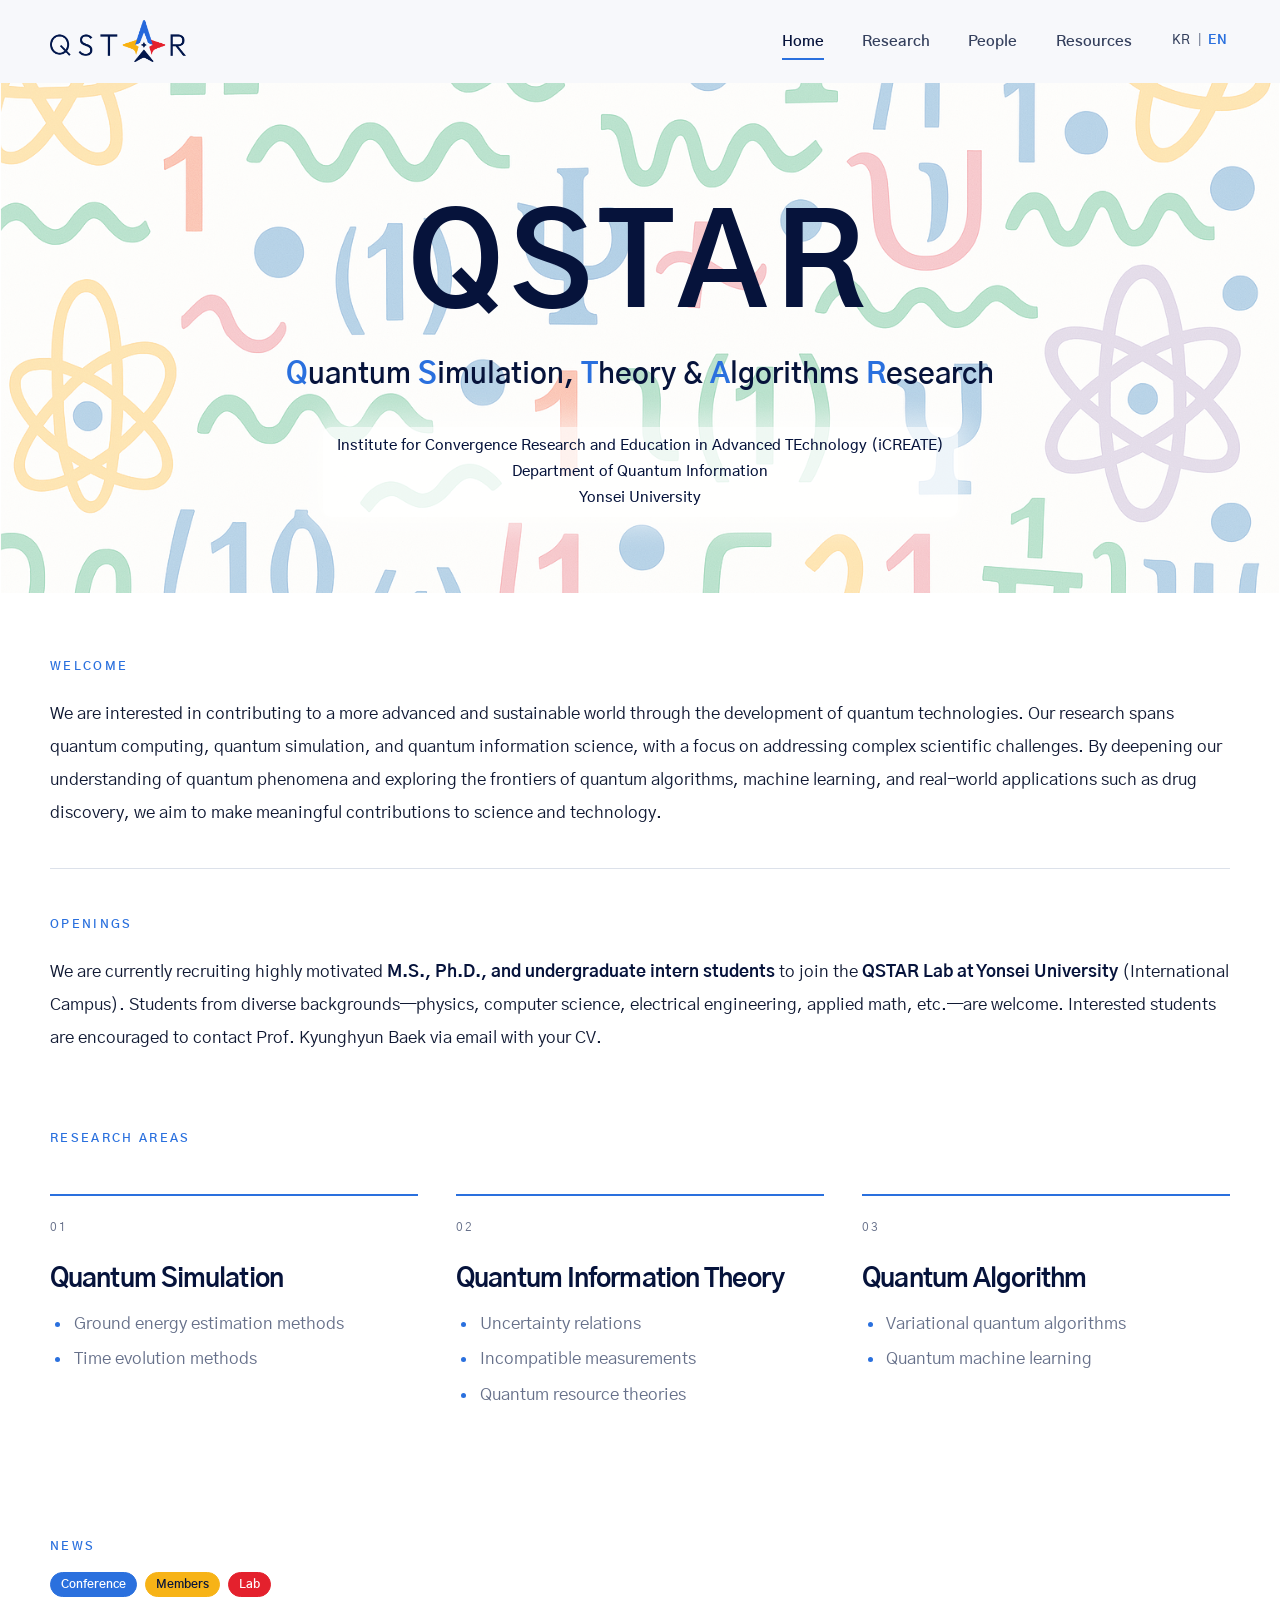
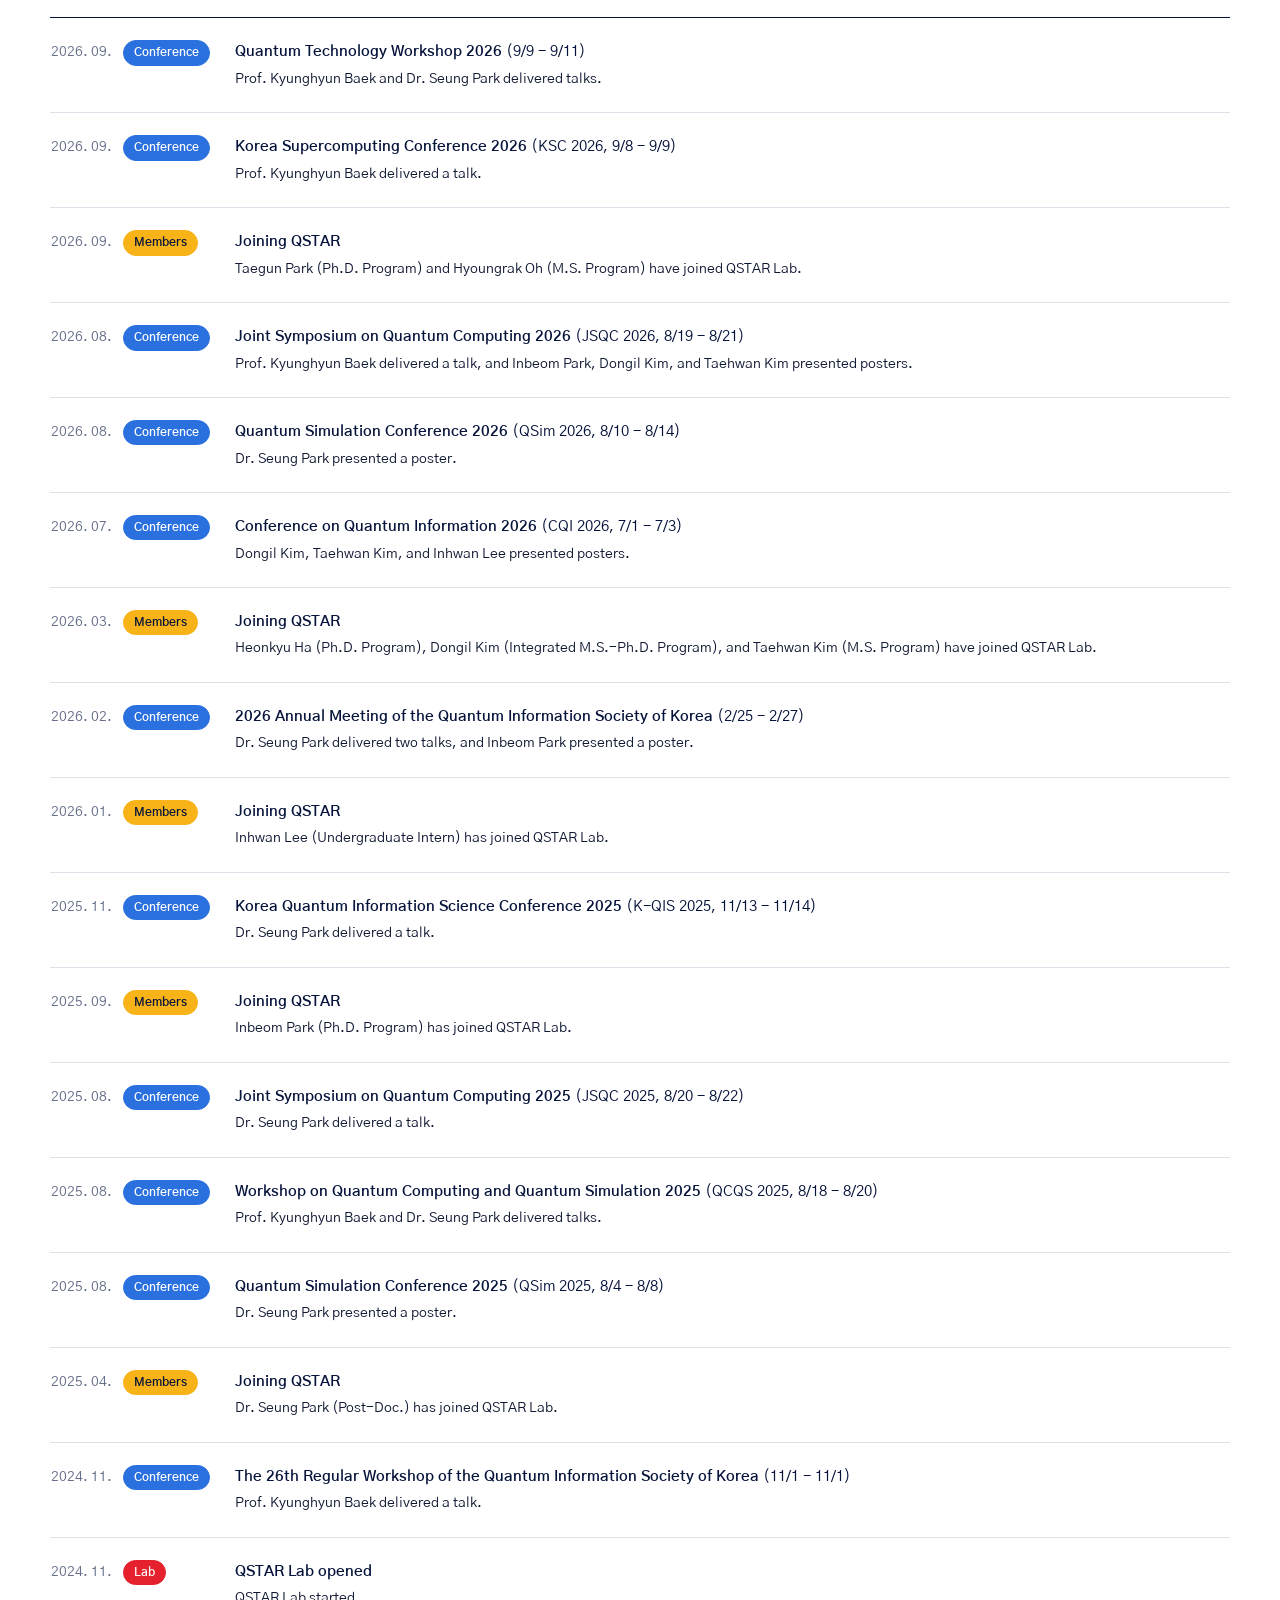
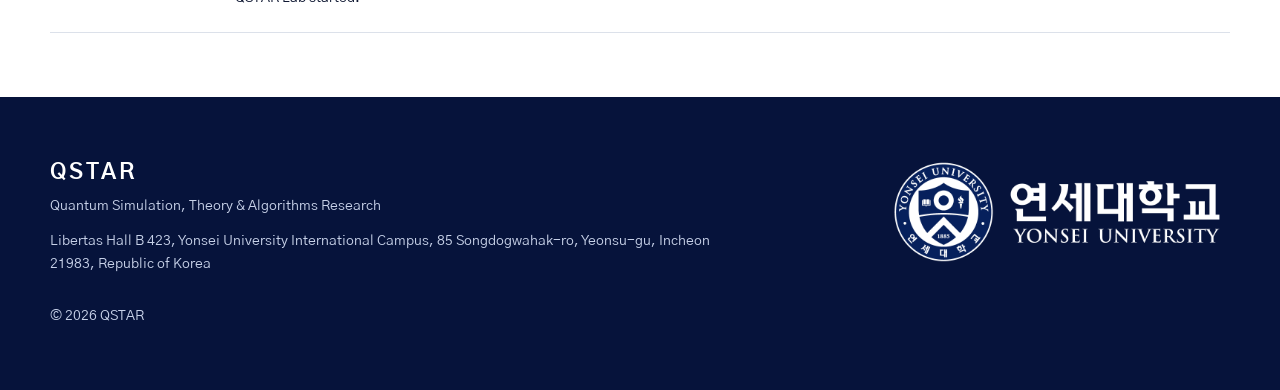
==== index.html @ ed25eb09 "initial commit" ====
<!doctype html>
<html lang="en">
  <head>
    <meta charset="utf-8">
    <meta name="viewport" content="width=device-width, initial-scale=1">
    <meta name="format-detection" content="email=no">
    <meta name="theme-color" content="#06194a">
    <title>QSTAR | Quantum Simulation, Theory &amp; Algorithms Research</title>
    <meta name="description" content="QSTAR is the Quantum Simulation, Theory &amp; Algorithms Research group at Yonsei University.">
    <link rel="canonical" href="https://qstar-lab.github.io/">
    <meta property="og:type" content="website">
    <meta property="og:locale" content="en_US">
    <meta property="og:site_name" content="QSTAR">
    <meta property="og:title" content="QSTAR | Quantum Simulation, Theory &amp; Algorithms Research">
    <meta property="og:description" content="QSTAR is the Quantum Simulation, Theory &amp; Algorithms Research group at Yonsei University.">
    <meta property="og:url" content="https://qstar-lab.github.io/">
    <meta property="og:image" content="https://qstar-lab.github.io/assets/images/qstar-logo/qstar-og.png">
    <meta property="og:image:width" content="1200">
    <meta property="og:image:height" content="630">
    <meta property="og:image:alt" content="QSTAR — Quantum Simulation, Theory and Algorithms Research, Yonsei University">
    <meta name="twitter:card" content="summary_large_image">
    <meta name="twitter:title" content="QSTAR | Quantum Simulation, Theory &amp; Algorithms Research">
    <meta name="twitter:description" content="QSTAR is the Quantum Simulation, Theory &amp; Algorithms Research group at Yonsei University.">
    <meta name="twitter:image" content="https://qstar-lab.github.io/assets/images/qstar-logo/qstar-og.png">
    <meta name="twitter:image:alt" content="QSTAR — Quantum Simulation, Theory and Algorithms Research, Yonsei University">
    <link rel="icon" type="image/png" href="/favicon.png">
    <link rel="preconnect" href="https://fonts.googleapis.com">
    <link rel="preconnect" href="https://fonts.gstatic.com" crossorigin>
    <link href="https://fonts.googleapis.com/css2?family=Gothic+A1:wght@400;500;600;700&display=swap" rel="stylesheet">
    
    <link rel="stylesheet" href="/assets/css/main.css?v=1791805775">
    <script src="/assets/js/main.js?v=1791805775" defer></script>
  </head>
  <body class="page-home language-en">
    <a class="skip-link" href="#main-content">Skip to content</a>
    



<header class="site-header" data-header>
  <div class="shell header-inner">
    <a class="brand" href="/" aria-label="QSTAR Yonsei University">
      <img class="brand-logo" src="/assets/images/qstar-logo/qstar-simple.png" alt="" width="1000" height="302">
    </a>

    <nav class="site-nav" id="site-navigation" aria-label="Primary navigation">
      
        
        
        <a href="/" class="is-active" aria-current="page">Home</a>
      
        
        
        <a href="/research/">Research</a>
      
        
        
        <a href="/people/">People</a>
      
        
        
        <a href="/resources/">Resources</a>
      
    </nav>

    <div class="header-actions">
      <button class="language-switch" type="button" aria-label="View this page in Korean">
        <span aria-hidden="true">KR</span>
        <span class="language-divider" aria-hidden="true">|</span>
        <span class="is-current" aria-hidden="true">EN</span>
      </button>
      <button class="menu-toggle" type="button" aria-expanded="false" aria-controls="site-navigation">
        <span class="sr-only">Toggle navigation</span>
        <span></span><span></span><span></span>
      </button>
    </div>
  </div>
</header>

    <main id="main-content">





<section class="hero">
  <div class="shell hero-grid">
    <div class="hero-copy reveal">
      <h1>QSTAR</h1>
      <p class="hero-subtitle">
        <span class="sr-only">Quantum Simulation, Theory &amp; Algorithms Research</span>
        <span aria-hidden="true">
          
          
            
            
              <span class="hero-subtitle-word"><span class="hero-subtitle-initial">Q</span>uantum</span>
            
          
            
            
              <span class="hero-subtitle-word"><span class="hero-subtitle-initial">S</span>imulation,</span>
            
          
            
            
              <span class="hero-subtitle-word"><span class="hero-subtitle-initial">T</span>heory</span>
            
          
            
            
              <span class="hero-subtitle-word">&amp;</span>
            
          
            
            
              <span class="hero-subtitle-word"><span class="hero-subtitle-initial">A</span>lgorithms</span>
            
          
            
            
              <span class="hero-subtitle-word"><span class="hero-subtitle-initial">R</span>esearch</span>
            
          
        </span>
      </p>
      <div class="hero-affiliations">
        
          <p>Institute for Convergence Research and Education in Advanced TEchnology (iCREATE)</p>
        
          <p>Department of Quantum Information</p>
        
          <p>Yonsei University</p>
        
      </div>
    </div>
  </div>
</section>

<section class="section welcome-section">
  <div class="shell welcome-content reveal">
    <h2 class="eyebrow section-label">WELCOME</h2>
    <div class="welcome-body">
      <p>We are interested in contributing to a more advanced and sustainable world through the development of quantum technologies. Our research spans quantum computing, quantum simulation, and quantum information science, with a focus on addressing complex scientific challenges. By deepening our understanding of quantum phenomena and exploring the frontiers of quantum algorithms, machine learning, and real-world applications such as drug discovery, we aim to make meaningful contributions to science and technology.</p>
    </div>
  </div>
</section>

<section class="section openings-section">
  <div class="shell openings-content reveal">
    <h2 class="eyebrow section-label">OPENINGS</h2>
    <div class="openings-body"><p>We are currently recruiting highly motivated <strong>M.S., Ph.D., and undergraduate intern students</strong> to join the <strong>QSTAR Lab at Yonsei University</strong> (International Campus). Students from diverse backgrounds—physics, computer science, electrical engineering, applied math, etc.—are welcome. Interested students are encouraged to contact Prof. Kyunghyun Baek via email with your CV.</p>
</div>
  </div>
</section>

<section class="section research-areas-section">
  <div class="shell">
    <h2 class="eyebrow section-label reveal">Research Areas</h2>
    <div class="research-areas-grid">
      
        
        <article class="research-area reveal">
          <span class="research-area-number" aria-hidden="true">01</span>
          <h3>Quantum Simulation</h3>
          <ul>
            
              <li>Ground energy estimation methods</li>
            
              <li>Time evolution methods</li>
            
          </ul>
        </article>
      
        
        <article class="research-area reveal">
          <span class="research-area-number" aria-hidden="true">02</span>
          <h3>Quantum Information Theory</h3>
          <ul>
            
              <li>Uncertainty relations</li>
            
              <li>Incompatible measurements</li>
            
              <li>Quantum resource theories</li>
            
          </ul>
        </article>
      
        
        <article class="research-area reveal">
          <span class="research-area-number" aria-hidden="true">03</span>
          <h3>Quantum Algorithm</h3>
          <ul>
            
              <li>Variational quantum algorithms</li>
            
              <li>Quantum machine learning</li>
            
          </ul>
        </article>
      
    </div>
  </div>
</section>










<section class="section news-section">
  <div class="shell">
    <h2 class="eyebrow section-label reveal">News</h2>
    <div class="news-filters" role="group" aria-label="Filter news">
      <button type="button" class="news-filter-button news-filter--conference" data-news-filter="conference" aria-pressed="true" aria-controls="news-table">Conference</button>
      <button type="button" class="news-filter-button news-filter--members" data-news-filter="members" aria-pressed="true" aria-controls="news-table">Members</button>
      <button type="button" class="news-filter-button news-filter--lab" data-news-filter="lab" aria-pressed="true" aria-controls="news-table">Lab</button>
    </div>
    <table class="news-table" id="news-table">
      <caption class="sr-only">News</caption>
      <tbody>
          
            
            
            
                
                <tr data-news-kind="conference">
                  <th scope="row" class="news-date"><time datetime="2026-09-09">2026. 09.</time> <span class="news-tag news-filter--conference">Conference</span></th>
                  <td class="news-content">
                    <p class="news-event-heading"><a href="https://qclab.korea.ac.kr/main/Quantum_Technology_Workshop_2026" target="_blank" rel="noopener noreferrer">Quantum Technology Workshop 2026</a> <span class="news-event-meta">(9/9 - 9/11)</span></p>
                    <p class="news-event-summary">Prof. Kyunghyun Baek and Dr. Seung Park delivered talks.</p>
                  </td>
                </tr>
            
            
            
            
            
          
            
            
            
                
                <tr data-news-kind="conference">
                  <th scope="row" class="news-date"><time datetime="2026-09-08">2026. 09.</time> <span class="news-tag news-filter--conference">Conference</span></th>
                  <td class="news-content">
                    <p class="news-event-heading"><a href="https://www.myrgst.com/ksc2026/" target="_blank" rel="noopener noreferrer">Korea Supercomputing Conference 2026</a> <span class="news-event-meta">(KSC 2026, 9/8 - 9/9)</span></p>
                    <p class="news-event-summary">Prof. Kyunghyun Baek delivered a talk.</p>
                  </td>
                </tr>
            
            
            
            
            
          
            
            
            
            
            
              
              
              
              
              
              
              <tr data-news-kind="members">
                <th scope="row" class="news-date"><time datetime="2026-09">2026. 09.</time> <span class="news-tag news-filter--members">Members</span></th>
                <td class="news-content">
                  <p class="news-event-heading">Joining QSTAR</p>
                  <p class="news-event-summary">Taegun Park (Ph.D. Program) and Hyoungrak Oh (M.S. Program) have joined QSTAR Lab.</p>
                </td>
              </tr>
            
            
            
          
            
            
            
                
                <tr data-news-kind="conference">
                  <th scope="row" class="news-date"><time datetime="2026-08-19">2026. 08.</time> <span class="news-tag news-filter--conference">Conference</span></th>
                  <td class="news-content">
                    <p class="news-event-heading"><a href="https://iqit.yonsei.ac.kr/jsqc2026" target="_blank" rel="noopener noreferrer">Joint Symposium on Quantum Computing 2026</a> <span class="news-event-meta">(JSQC 2026, 8/19 - 8/21)</span></p>
                    <p class="news-event-summary">Prof. Kyunghyun Baek delivered a talk, and Inbeom Park, Dongil Kim, and Taehwan Kim presented posters.</p>
                  </td>
                </tr>
            
            
            
            
            
          
            
            
            
                
                <tr data-news-kind="conference">
                  <th scope="row" class="news-date"><time datetime="2026-08-10">2026. 08.</time> <span class="news-tag news-filter--conference">Conference</span></th>
                  <td class="news-content">
                    <p class="news-event-heading"><a href="https://qsim2026.qsimconference.org" target="_blank" rel="noopener noreferrer">Quantum Simulation Conference 2026</a> <span class="news-event-meta">(QSim 2026, 8/10 - 8/14)</span></p>
                    <p class="news-event-summary">Dr. Seung Park presented a poster.</p>
                  </td>
                </tr>
            
            
            
            
            
          
            
            
            
                
                <tr data-news-kind="conference">
                  <th scope="row" class="news-date"><time datetime="2026-07-01">2026. 07.</time> <span class="news-tag news-filter--conference">Conference</span></th>
                  <td class="news-content">
                    <p class="news-event-heading"><a href="https://www.qisk.or.kr/content/conferences/pre_reg_guide.php?id=56" target="_blank" rel="noopener noreferrer">Conference on Quantum Information 2026</a> <span class="news-event-meta">(CQI 2026, 7/1 - 7/3)</span></p>
                    <p class="news-event-summary">Dongil Kim, Taehwan Kim, and Inhwan Lee presented posters.</p>
                  </td>
                </tr>
            
            
            
            
            
          
            
            
            
            
            
              
              
              
              
              
              
              <tr data-news-kind="members">
                <th scope="row" class="news-date"><time datetime="2026-03">2026. 03.</time> <span class="news-tag news-filter--members">Members</span></th>
                <td class="news-content">
                  <p class="news-event-heading">Joining QSTAR</p>
                  <p class="news-event-summary">Heonkyu Ha (Ph.D. Program), Dongil Kim (Integrated M.S.-Ph.D. Program), and Taehwan Kim (M.S. Program) have joined QSTAR Lab.</p>
                </td>
              </tr>
            
            
            
          
            
            
            
                
                <tr data-news-kind="conference">
                  <th scope="row" class="news-date"><time datetime="2026-02-25">2026. 02.</time> <span class="news-tag news-filter--conference">Conference</span></th>
                  <td class="news-content">
                    <p class="news-event-heading"><a href="https://www.qisk.or.kr/content/conferences/pre_reg_guide.php?id=53" target="_blank" rel="noopener noreferrer">2026 Annual Meeting of the Quantum Information Society of Korea</a> <span class="news-event-meta">(2/25 - 2/27)</span></p>
                    <p class="news-event-summary">Dr. Seung Park delivered two talks, and Inbeom Park presented a poster.</p>
                  </td>
                </tr>
            
            
            
            
            
          
            
            
            
            
            
              
              
              
              
              
              
              <tr data-news-kind="members">
                <th scope="row" class="news-date"><time datetime="2026-01">2026. 01.</time> <span class="news-tag news-filter--members">Members</span></th>
                <td class="news-content">
                  <p class="news-event-heading">Joining QSTAR</p>
                  <p class="news-event-summary">Inhwan Lee (Undergraduate Intern) has joined QSTAR Lab.</p>
                </td>
              </tr>
            
            
            
          
            
            
            
                
                <tr data-news-kind="conference">
                  <th scope="row" class="news-date"><time datetime="2025-11-13">2025. 11.</time> <span class="news-tag news-filter--conference">Conference</span></th>
                  <td class="news-content">
                    <p class="news-event-heading"><a href="https://www.osk.or.kr/conference/event/index.php?cfrid=135" target="_blank" rel="noopener noreferrer">Korea Quantum Information Science Conference 2025</a> <span class="news-event-meta">(K-QIS 2025, 11/13 - 11/14)</span></p>
                    <p class="news-event-summary">Dr. Seung Park delivered a talk.</p>
                  </td>
                </tr>
            
            
            
            
            
          
            
            
            
            
            
              
              
              
              
              
              
              <tr data-news-kind="members">
                <th scope="row" class="news-date"><time datetime="2025-09">2025. 09.</time> <span class="news-tag news-filter--members">Members</span></th>
                <td class="news-content">
                  <p class="news-event-heading">Joining QSTAR</p>
                  <p class="news-event-summary">Inbeom Park (Ph.D. Program) has joined QSTAR Lab.</p>
                </td>
              </tr>
            
            
            
          
            
            
            
                
                <tr data-news-kind="conference">
                  <th scope="row" class="news-date"><time datetime="2025-08-20">2025. 08.</time> <span class="news-tag news-filter--conference">Conference</span></th>
                  <td class="news-content">
                    <p class="news-event-heading"><a href="https://quantum.keio.ac.jp/joint-symposium-2025/" target="_blank" rel="noopener noreferrer">Joint Symposium on Quantum Computing 2025</a> <span class="news-event-meta">(JSQC 2025, 8/20 - 8/22)</span></p>
                    <p class="news-event-summary">Dr. Seung Park delivered a talk.</p>
                  </td>
                </tr>
            
            
            
            
            
          
            
            
            
                
                <tr data-news-kind="conference">
                  <th scope="row" class="news-date"><time datetime="2025-08-18">2025. 08.</time> <span class="news-tag news-filter--conference">Conference</span></th>
                  <td class="news-content">
                    <p class="news-event-heading"><a href="https://sites.google.com/yonsei.ac.kr/workshop-qcqs2025" target="_blank" rel="noopener noreferrer">Workshop on Quantum Computing and Quantum Simulation 2025</a> <span class="news-event-meta">(QCQS 2025, 8/18 - 8/20)</span></p>
                    <p class="news-event-summary">Prof. Kyunghyun Baek and Dr. Seung Park delivered talks.</p>
                  </td>
                </tr>
            
            
            
            
            
          
            
            
            
                
                <tr data-news-kind="conference">
                  <th scope="row" class="news-date"><time datetime="2025-08-04">2025. 08.</time> <span class="news-tag news-filter--conference">Conference</span></th>
                  <td class="news-content">
                    <p class="news-event-heading"><a href="https://qsim2025.qsimconference.org" target="_blank" rel="noopener noreferrer">Quantum Simulation Conference 2025</a> <span class="news-event-meta">(QSim 2025, 8/4 - 8/8)</span></p>
                    <p class="news-event-summary">Dr. Seung Park presented a poster.</p>
                  </td>
                </tr>
            
            
            
            
            
          
            
            
            
            
            
              
              
              
              
              
              
              <tr data-news-kind="members">
                <th scope="row" class="news-date"><time datetime="2025-04">2025. 04.</time> <span class="news-tag news-filter--members">Members</span></th>
                <td class="news-content">
                  <p class="news-event-heading">Joining QSTAR</p>
                  <p class="news-event-summary">Dr. Seung Park (Post-Doc.) has joined QSTAR Lab.</p>
                </td>
              </tr>
            
            
            
          
            
            
            
                
                <tr data-news-kind="conference">
                  <th scope="row" class="news-date"><time datetime="2024-11-01">2024. 11.</time> <span class="news-tag news-filter--conference">Conference</span></th>
                  <td class="news-content">
                    <p class="news-event-heading"><a href="https://www.qisk.or.kr/content/conferences/pre_greeting.php?id=39" target="_blank" rel="noopener noreferrer">The 26th Regular Workshop of the Quantum Information Society of Korea</a> <span class="news-event-meta">(11/1 - 11/1)</span></p>
                    <p class="news-event-summary">Prof. Kyunghyun Baek delivered a talk.</p>
                  </td>
                </tr>
            
            
            
            
            
          
            
            
            
            
            
            
            
              
              <tr data-news-kind="lab">
                <th scope="row" class="news-date"><time datetime="2024-11">2024. 11.</time> <span class="news-tag news-filter--lab">Lab</span></th>
                <td class="news-content">
                  <p class="news-event-heading">QSTAR Lab opened</p>
                  <p class="news-event-summary">QSTAR Lab started.</p>
                </td>
              </tr>
            
          
      </tbody>
    </table>
  </div>
</section>


</main>
    
<footer class="site-footer">
  <div class="shell footer-grid">
    <div>
      <p class="footer-brand">QSTAR</p>
      <p>Quantum Simulation, Theory &amp; Algorithms Research</p>
      <address class="footer-address">Libertas Hall B 423, Yonsei University International Campus, 85 Songdogwahak-ro, Yeonsu-gu, Incheon 21983, Republic of Korea</address>
      <p class="footer-copyright">&copy; 2026 QSTAR</p>
    </div>
    <div class="footer-university">
      <img class="footer-university-mark" src="/assets/images/yonsei-logo/yonsei.png" alt="연세대학교 / Yonsei University" width="916" height="296" loading="lazy">
    </div>
  </div>
</footer>

    <template id="qstar-korean-page" data-title="QSTAR | 연세대학교 양자 시뮬레이션·이론·알고리즘 연구실" data-description="연세대학교 QSTAR 연구실은 양자 시뮬레이션과 양자 알고리즘, 과학 계산을 연구합니다.">
      <a class="skip-link" href="#main-content">본문으로 바로가기</a>
      



<header class="site-header" data-header>
  <div class="shell header-inner">
    <a class="brand" href="/" aria-label="QSTAR 연세대학교">
      <img class="brand-logo" src="/assets/images/qstar-logo/qstar-simple.png" alt="" width="1000" height="302">
    </a>

    <nav class="site-nav" id="site-navigation" aria-label="주요 메뉴">
      
        
        
        <a href="/" class="is-active" aria-current="page">홈</a>
      
        
        
        <a href="/research/">연구</a>
      
        
        
        <a href="/people/">구성원</a>
      
        
        
        <a href="/resources/">자료실</a>
      
    </nav>

    <div class="header-actions">
      <button class="language-switch" type="button" aria-label="View this page in English">
        <span class="is-current" aria-hidden="true">KR</span>
        <span class="language-divider" aria-hidden="true">|</span>
        <span aria-hidden="true">EN</span>
      </button>
      <button class="menu-toggle" type="button" aria-expanded="false" aria-controls="site-navigation">
        <span class="sr-only">메뉴 열기 또는 닫기</span>
        <span></span><span></span><span></span>
      </button>
    </div>
  </div>
</header>

      <main id="main-content">
        
        





<section class="hero">
  <div class="shell hero-grid">
    <div class="hero-copy reveal">
      <h1>QSTAR</h1>
      <p class="hero-subtitle">
        <span class="sr-only">Quantum Simulation, Theory &amp; Algorithms Research</span>
        <span aria-hidden="true">
          
          
            
            
              <span class="hero-subtitle-word"><span class="hero-subtitle-initial">Q</span>uantum</span>
            
          
            
            
              <span class="hero-subtitle-word"><span class="hero-subtitle-initial">S</span>imulation,</span>
            
          
            
            
              <span class="hero-subtitle-word"><span class="hero-subtitle-initial">T</span>heory</span>
            
          
            
            
              <span class="hero-subtitle-word">&amp;</span>
            
          
            
            
              <span class="hero-subtitle-word"><span class="hero-subtitle-initial">A</span>lgorithms</span>
            
          
            
            
              <span class="hero-subtitle-word"><span class="hero-subtitle-initial">R</span>esearch</span>
            
          
        </span>
      </p>
      <div class="hero-affiliations">
        
          <p>연세대학교</p>
        
          <p>융합과학기술원</p>
        
          <p>양자정보학과</p>
        
      </div>
    </div>
  </div>
</section>

<section class="section welcome-section">
  <div class="shell welcome-content reveal">
    <h2 class="eyebrow section-label">환영합니다</h2>
    <div class="welcome-body">
      <p>우리는 양자 기술의 발전을 통해 더욱 발전하고 지속 가능한 세상에 기여하고자 합니다. 양자 컴퓨팅, 양자 시뮬레이션, 양자정보과학 전반을 연구하며 복잡한 과학적 난제를 해결하는 데 초점을 맞추고 있습니다. 양자 현상에 대한 이해를 심화하고 양자 알고리즘과 기계학습의 새로운 가능성, 신약 개발과 같은 실제 응용을 탐구함으로써 과학기술 발전에 의미 있는 기여를 하고자 합니다.</p>
    </div>
  </div>
</section>

<section class="section openings-section">
  <div class="shell openings-content reveal">
    <h2 class="eyebrow section-label">연구원 모집</h2>
    <div class="openings-body"><p><strong>연세대학교 QSTAR 연구실</strong>(국제캠퍼스)에서 함께 연구할 열정적인 <strong>석사과정·박사과정 대학원생 및 학부생 인턴</strong>을 모집합니다. 물리학, 컴퓨터과학, 전기전자공학, 응용수학 등 다양한 전공의 학생들을 환영합니다. 관심 있는 학생은 이력서(CV)를 첨부해 백경현 교수에게 이메일로 연락해 주시기 바랍니다.</p>
</div>
  </div>
</section>

<section class="section research-areas-section">
  <div class="shell">
    <h2 class="eyebrow section-label reveal">연구 분야</h2>
    <div class="research-areas-grid">
      
        
        <article class="research-area reveal">
          <span class="research-area-number" aria-hidden="true">01</span>
          <h3>양자시뮬레이션</h3>
          <ul>
            
              <li>Ground energy estimation methods</li>
            
              <li>Time evolution methods</li>
            
          </ul>
        </article>
      
        
        <article class="research-area reveal">
          <span class="research-area-number" aria-hidden="true">02</span>
          <h3>양자정보이론</h3>
          <ul>
            
              <li>Uncertainty relations</li>
            
              <li>Incompatible measurements</li>
            
              <li>Quantum resource theories</li>
            
          </ul>
        </article>
      
        
        <article class="research-area reveal">
          <span class="research-area-number" aria-hidden="true">03</span>
          <h3>양자알고리즘</h3>
          <ul>
            
              <li>Variational quantum algorithms</li>
            
              <li>Quantum machine learning</li>
            
          </ul>
        </article>
      
    </div>
  </div>
</section>










<section class="section news-section">
  <div class="shell">
    <h2 class="eyebrow section-label reveal">소식</h2>
    <div class="news-filters" role="group" aria-label="소식 필터">
      <button type="button" class="news-filter-button news-filter--conference" data-news-filter="conference" aria-pressed="true" aria-controls="news-table">학회</button>
      <button type="button" class="news-filter-button news-filter--members" data-news-filter="members" aria-pressed="true" aria-controls="news-table">구성원</button>
      <button type="button" class="news-filter-button news-filter--lab" data-news-filter="lab" aria-pressed="true" aria-controls="news-table">연구실</button>
    </div>
    <table class="news-table" id="news-table">
      <caption class="sr-only">소식</caption>
      <tbody>
          
            
            
            
                
                <tr data-news-kind="conference">
                  <th scope="row" class="news-date"><time datetime="2026-09-09">2026. 09.</time> <span class="news-tag news-filter--conference">학회</span></th>
                  <td class="news-content">
                    <p class="news-event-heading"><a href="https://qclab.korea.ac.kr/main/Quantum_Technology_Workshop_2026" target="_blank" rel="noopener noreferrer">Quantum Technology Workshop 2026</a> <span class="news-event-meta">(9/9 - 9/11)</span></p>
                    <p class="news-event-summary">백경현 교수와 박승 박사가 구두 발표를 진행했습니다.</p>
                  </td>
                </tr>
            
            
            
            
            
          
            
            
            
                
                <tr data-news-kind="conference">
                  <th scope="row" class="news-date"><time datetime="2026-09-08">2026. 09.</time> <span class="news-tag news-filter--conference">학회</span></th>
                  <td class="news-content">
                    <p class="news-event-heading"><a href="https://www.myrgst.com/ksc2026/" target="_blank" rel="noopener noreferrer">한국슈퍼컴퓨팅컨퍼런스 2026</a> <span class="news-event-meta">(KSC 2026, 9/8 - 9/9)</span></p>
                    <p class="news-event-summary">백경현 교수가 구두 발표를 진행했습니다.</p>
                  </td>
                </tr>
            
            
            
            
            
          
            
            
            
            
            
              
              
              
              
              
              
              <tr data-news-kind="members">
                <th scope="row" class="news-date"><time datetime="2026-09">2026. 09.</time> <span class="news-tag news-filter--members">구성원</span></th>
                <td class="news-content">
                  <p class="news-event-heading">QSTAR 합류</p>
                  <p class="news-event-summary">박태건 학생(박사과정), 오형락 학생(석사과정)이 QSTAR 연구실에 합류했습니다.</p>
                </td>
              </tr>
            
            
            
          
            
            
            
                
                <tr data-news-kind="conference">
                  <th scope="row" class="news-date"><time datetime="2026-08-19">2026. 08.</time> <span class="news-tag news-filter--conference">학회</span></th>
                  <td class="news-content">
                    <p class="news-event-heading"><a href="https://iqit.yonsei.ac.kr/jsqc2026" target="_blank" rel="noopener noreferrer">Joint Symposium on Quantum Computing 2026</a> <span class="news-event-meta">(JSQC 2026, 8/19 - 8/21)</span></p>
                    <p class="news-event-summary">백경현 교수가 구두 발표를, 박인범·김동일·김태환 학생이 포스터 발표를 진행했습니다.</p>
                  </td>
                </tr>
            
            
            
            
            
          
            
            
            
                
                <tr data-news-kind="conference">
                  <th scope="row" class="news-date"><time datetime="2026-08-10">2026. 08.</time> <span class="news-tag news-filter--conference">학회</span></th>
                  <td class="news-content">
                    <p class="news-event-heading"><a href="https://qsim2026.qsimconference.org" target="_blank" rel="noopener noreferrer">Quantum Simulation Conference 2026</a> <span class="news-event-meta">(QSim 2026, 8/10 - 8/14)</span></p>
                    <p class="news-event-summary">박승 박사가 포스터 발표를 진행했습니다.</p>
                  </td>
                </tr>
            
            
            
            
            
          
            
            
            
                
                <tr data-news-kind="conference">
                  <th scope="row" class="news-date"><time datetime="2026-07-01">2026. 07.</time> <span class="news-tag news-filter--conference">학회</span></th>
                  <td class="news-content">
                    <p class="news-event-heading"><a href="https://www.qisk.or.kr/content/conferences/pre_reg_guide.php?id=56" target="_blank" rel="noopener noreferrer">Conference on Quantum Information 2026</a> <span class="news-event-meta">(CQI 2026, 7/1 - 7/3)</span></p>
                    <p class="news-event-summary">김동일·김태환·이인환 학생이 포스터 발표를 진행했습니다.</p>
                  </td>
                </tr>
            
            
            
            
            
          
            
            
            
            
            
              
              
              
              
              
              
              <tr data-news-kind="members">
                <th scope="row" class="news-date"><time datetime="2026-03">2026. 03.</time> <span class="news-tag news-filter--members">구성원</span></th>
                <td class="news-content">
                  <p class="news-event-heading">QSTAR 합류</p>
                  <p class="news-event-summary">하헌규 학생(박사과정), 김동일 학생(석박통합과정), 김태환 학생(석사과정)이 QSTAR 연구실에 합류했습니다.</p>
                </td>
              </tr>
            
            
            
          
            
            
            
                
                <tr data-news-kind="conference">
                  <th scope="row" class="news-date"><time datetime="2026-02-25">2026. 02.</time> <span class="news-tag news-filter--conference">학회</span></th>
                  <td class="news-content">
                    <p class="news-event-heading"><a href="https://www.qisk.or.kr/content/conferences/pre_reg_guide.php?id=53" target="_blank" rel="noopener noreferrer">2026 한국양자정보학회 정기학술대회 및 정기총회</a> <span class="news-event-meta">(2/25 - 2/27)</span></p>
                    <p class="news-event-summary">박승 박사가 구두 발표를, 박인범 학생이 포스터 발표를 진행했습니다.</p>
                  </td>
                </tr>
            
            
            
            
            
          
            
            
            
            
            
              
              
              
              
              
              
              <tr data-news-kind="members">
                <th scope="row" class="news-date"><time datetime="2026-01">2026. 01.</time> <span class="news-tag news-filter--members">구성원</span></th>
                <td class="news-content">
                  <p class="news-event-heading">QSTAR 합류</p>
                  <p class="news-event-summary">이인환 학생(학부생 인턴)이 QSTAR 연구실에 합류했습니다.</p>
                </td>
              </tr>
            
            
            
          
            
            
            
                
                <tr data-news-kind="conference">
                  <th scope="row" class="news-date"><time datetime="2025-11-13">2025. 11.</time> <span class="news-tag news-filter--conference">학회</span></th>
                  <td class="news-content">
                    <p class="news-event-heading"><a href="https://www.osk.or.kr/conference/event/index.php?cfrid=135" target="_blank" rel="noopener noreferrer">제8회 양자정보학술대회</a> <span class="news-event-meta">(K-QIS 2025, 11/13 - 11/14)</span></p>
                    <p class="news-event-summary">박승 박사가 구두 발표를 진행했습니다.</p>
                  </td>
                </tr>
            
            
            
            
            
          
            
            
            
            
            
              
              
              
              
              
              
              <tr data-news-kind="members">
                <th scope="row" class="news-date"><time datetime="2025-09">2025. 09.</time> <span class="news-tag news-filter--members">구성원</span></th>
                <td class="news-content">
                  <p class="news-event-heading">QSTAR 합류</p>
                  <p class="news-event-summary">박인범 학생(박사과정)이 QSTAR 연구실에 합류했습니다.</p>
                </td>
              </tr>
            
            
            
          
            
            
            
                
                <tr data-news-kind="conference">
                  <th scope="row" class="news-date"><time datetime="2025-08-20">2025. 08.</time> <span class="news-tag news-filter--conference">학회</span></th>
                  <td class="news-content">
                    <p class="news-event-heading"><a href="https://quantum.keio.ac.jp/joint-symposium-2025/" target="_blank" rel="noopener noreferrer">Joint Symposium on Quantum Computing 2025</a> <span class="news-event-meta">(JSQC 2025, 8/20 - 8/22)</span></p>
                    <p class="news-event-summary">박승 박사가 구두 발표를 진행했습니다.</p>
                  </td>
                </tr>
            
            
            
            
            
          
            
            
            
                
                <tr data-news-kind="conference">
                  <th scope="row" class="news-date"><time datetime="2025-08-18">2025. 08.</time> <span class="news-tag news-filter--conference">학회</span></th>
                  <td class="news-content">
                    <p class="news-event-heading"><a href="https://sites.google.com/yonsei.ac.kr/workshop-qcqs2025" target="_blank" rel="noopener noreferrer">Workshop on Quantum Computing and Quantum Simulation 2025</a> <span class="news-event-meta">(QCQS 2025, 8/18 - 8/20)</span></p>
                    <p class="news-event-summary">백경현 교수, 박승 박사가 구두 발표를 진행했습니다.</p>
                  </td>
                </tr>
            
            
            
            
            
          
            
            
            
                
                <tr data-news-kind="conference">
                  <th scope="row" class="news-date"><time datetime="2025-08-04">2025. 08.</time> <span class="news-tag news-filter--conference">학회</span></th>
                  <td class="news-content">
                    <p class="news-event-heading"><a href="https://qsim2025.qsimconference.org" target="_blank" rel="noopener noreferrer">Quantum Simulation Conference 2025</a> <span class="news-event-meta">(QSim 2025, 8/4 - 8/8)</span></p>
                    <p class="news-event-summary">박승 박사가 포스터 발표를 진행했습니다.</p>
                  </td>
                </tr>
            
            
            
            
            
          
            
            
            
            
            
              
              
              
              
              
              
              <tr data-news-kind="members">
                <th scope="row" class="news-date"><time datetime="2025-04">2025. 04.</time> <span class="news-tag news-filter--members">구성원</span></th>
                <td class="news-content">
                  <p class="news-event-heading">QSTAR 합류</p>
                  <p class="news-event-summary">박승 박사(박사후연구원)가 QSTAR 연구실에 합류했습니다.</p>
                </td>
              </tr>
            
            
            
          
            
            
            
                
                <tr data-news-kind="conference">
                  <th scope="row" class="news-date"><time datetime="2024-11-01">2024. 11.</time> <span class="news-tag news-filter--conference">학회</span></th>
                  <td class="news-content">
                    <p class="news-event-heading"><a href="https://www.qisk.or.kr/content/conferences/pre_greeting.php?id=39" target="_blank" rel="noopener noreferrer">제26회 한국양자정보학회 정기워크샵</a> <span class="news-event-meta">(11/1 - 11/1)</span></p>
                    <p class="news-event-summary">백경현 교수가 구두 발표를 진행했습니다.</p>
                  </td>
                </tr>
            
            
            
            
            
          
            
            
            
            
            
            
            
              
              <tr data-news-kind="lab">
                <th scope="row" class="news-date"><time datetime="2024-11">2024. 11.</time> <span class="news-tag news-filter--lab">연구실</span></th>
                <td class="news-content">
                  <p class="news-event-heading">QSTAR 연구실 개설</p>
                  <p class="news-event-summary">QSTAR 연구실이 개설되었습니다.</p>
                </td>
              </tr>
            
          
      </tbody>
    </table>
  </div>
</section>


      </main>
      
<footer class="site-footer">
  <div class="shell footer-grid">
    <div>
      <p class="footer-brand">QSTAR</p>
      <p>Quantum Simulation, Theory &amp; Algorithms Research</p>
      <address class="footer-address">인천광역시 연수구 송도과학로 85, 연세대학교 국제캠퍼스 자유관B 423호</address>
      <p class="footer-copyright">&copy; 2026 QSTAR</p>
    </div>
    <div class="footer-university">
      <img class="footer-university-mark" src="/assets/images/yonsei-logo/yonsei.png" alt="연세대학교 / Yonsei University" width="916" height="296" loading="lazy">
    </div>
  </div>
</footer>

    </template>
  </body>
</html>
---- assets/css/main.css ----
:root {
  --navy-950: #06133b;
  --navy-800: #102966;
  --blue-500: #2a70de;
  --yellow-500: #f7b317;
  --red-500: #e4212d;
  --ink: #101933;
  --muted: #66708a;
  --paper: #f7f8fb;
  --white: #ffffff;
  --line: #dce1ea;
  --font-site: "Gothic A1", "Apple SD Gothic Neo", "Malgun Gothic", sans-serif;
  --shell: min(1180px, calc(100% - 48px));
  --section-space: clamp(76px, 10vw, 136px);
}

* {
  box-sizing: border-box;
}

html {
  scroll-behavior: smooth;
  background: var(--paper);
}

html.language-swapping {
  scroll-behavior: auto;
}

html[lang=ko] {
  word-break: keep-all;
}

body {
  margin: 0;
  color: var(--ink);
  background: var(--paper);
  font-family: var(--font-site);
  font-size: 17px;
  line-height: 1.65;
  -webkit-font-smoothing: antialiased;
}

a {
  color: inherit;
}

img {
  display: block;
  max-width: 100%;
}

h1,
h2,
h3,
p,
blockquote {
  margin-top: 0;
}

h1,
h2,
h3 {
  font-family: var(--font-site);
  line-height: 1.12;
  letter-spacing: -0.035em;
}

.shell {
  width: var(--shell);
  margin-inline: auto;
}

.sr-only {
  position: absolute;
  width: 1px;
  height: 1px;
  padding: 0;
  margin: -1px;
  overflow: hidden;
  clip: rect(0, 0, 0, 0);
  white-space: nowrap;
  border: 0;
}

.skip-link {
  position: fixed;
  z-index: 200;
  top: 12px;
  left: 12px;
  transform: translateY(-150%);
  padding: 10px 16px;
  color: var(--white);
  background: var(--navy-950);
  border-radius: 4px;
}

.skip-link:focus {
  transform: translateY(0);
}

.site-header {
  position: sticky;
  z-index: 100;
  top: 0;
  color: var(--navy-950);
  background: rgba(247, 248, 251, 0.92);
  border-bottom: 1px solid transparent;
  backdrop-filter: blur(18px);
  transition: border-color 180ms ease, box-shadow 180ms ease;
}

.site-header.is-scrolled {
  border-color: rgba(6, 19, 59, 0.08);
  box-shadow: 0 8px 30px rgba(6, 19, 59, 0.05);
}

.header-inner {
  min-height: 82px;
  display: flex;
  align-items: center;
  justify-content: space-between;
}

.brand {
  display: inline-flex;
  align-items: center;
  text-decoration: none;
}

.brand-logo {
  display: block;
  width: 136px;
  height: auto;
}

.site-nav {
  display: flex;
  align-items: center;
  gap: clamp(21px, 3vw, 42px);
  margin-left: auto;
}

.header-actions {
  display: flex;
  align-items: center;
  gap: 10px;
  margin-left: clamp(21px, 3vw, 42px);
}

.site-nav a {
  position: relative;
  padding: 28px 0 25px;
  color: #35405d;
  font-size: 0.94rem;
  font-weight: 600;
  text-decoration: none;
}

.site-nav a::after {
  content: "";
  position: absolute;
  right: 0;
  bottom: 20px;
  left: 0;
  height: 2px;
  background: var(--blue-500);
  transform: scaleX(0);
  transform-origin: right;
  transition: transform 180ms ease;
}

.site-nav a:hover,
.site-nav a:focus-visible,
.site-nav a.is-active {
  color: var(--navy-950);
}

.site-nav a:hover::after,
.site-nav a:focus-visible::after,
.site-nav a.is-active::after {
  transform: scaleX(1);
  transform-origin: left;
}

.language-switch {
  display: inline-flex;
  align-items: center;
  gap: 7px;
  min-height: 44px;
  padding: 7px 2px;
  color: #35405d;
  border: 0;
  background: transparent;
  white-space: nowrap;
  font-size: 0.8rem;
  font-family: inherit;
  line-height: inherit;
  letter-spacing: 0.06em;
  font-weight: 500;
  text-decoration: none;
  cursor: pointer;
}

.language-switch .is-current {
  color: var(--blue-500);
  font-weight: 700;
}

.language-divider {
  color: var(--muted);
  font-weight: 400;
}

.language-switch:focus-visible {
  outline: 2px solid rgba(6, 19, 59, 0.55);
  outline-offset: 2px;
}

.menu-toggle {
  display: none;
  width: 44px;
  height: 44px;
  padding: 0;
  border: 0;
  background: transparent;
  cursor: pointer;
}

.menu-toggle > span:not(.sr-only) {
  display: block;
  width: 24px;
  height: 2px;
  background: var(--navy-950);
  transition: transform 180ms ease, opacity 180ms ease;
}

.hero {
  position: relative;
  overflow: hidden;
  padding: clamp(70px, 9vw, 126px) 0 clamp(48px, 6vw, 76px);
  color: var(--navy-950);
  background: var(--white);
}

.hero::before {
  position: absolute;
  inset: 0;
  background: url("../images/home-background.png") center/cover no-repeat;
  opacity: 0.35;
  pointer-events: none;
  content: "";
}

.hero-grid {
  position: relative;
  z-index: 1;
  text-align: center;
}

.hero-copy {
  max-width: 980px;
  margin-inline: auto;
}

.eyebrow {
  margin-bottom: 22px;
  color: var(--blue-500);
  font-size: 0.73rem;
  font-weight: 600;
  letter-spacing: 0.2em;
  text-transform: uppercase;
}

.hero h1 {
  margin-bottom: 12px;
  font-size: clamp(4rem, 10vw, 8rem);
  font-weight: 700;
  letter-spacing: 0.06em;
  word-break: normal;
}

.hero-subtitle {
  max-width: 920px;
  margin: 0 auto 32px;
  font-size: clamp(1.25rem, 2.3vw, 2rem);
  font-weight: 600;
  line-height: 1.4;
}

.hero-subtitle-word {
  white-space: nowrap;
}

.hero-subtitle-initial {
  color: var(--blue-500);
  font-weight: 700;
}

.hero-affiliations {
  display: inline-block;
  max-width: 100%;
  padding: 6px 14px;
  color: var(--navy-950);
  background: rgba(255, 255, 255, 0.76);
  border-radius: 8px;
  box-shadow: 0 0 24px 12px rgba(255, 255, 255, 0.48);
  font-size: clamp(0.95rem, 1.2vw, 1.1rem);
  font-weight: 500;
  line-height: 1.7;
}

.hero-affiliations p {
  margin: 0;
}

.button {
  display: inline-flex;
  align-items: center;
  justify-content: center;
  gap: 16px;
  min-height: 52px;
  padding: 0 22px;
  font-weight: 600;
  text-decoration: none;
  transition: transform 180ms ease, background 180ms ease;
}

.button:hover {
  transform: translateY(-2px);
}

.section {
  padding: var(--section-space) 0;
}

.welcome-section,
.openings-section,
.research-areas-section,
.news-section {
  padding-block: clamp(44px, 5vw, 68px);
}

.welcome-content .section-label,
.openings-content .section-label,
.research-areas-section .section-label,
.news-section .section-label {
  color: var(--blue-500);
  font-family: var(--font-site);
  font-size: 0.73rem;
  font-weight: 600;
  line-height: 1.65;
  letter-spacing: 0.2em;
  text-transform: uppercase;
}

.welcome-body,
.openings-body {
  width: 100%;
}

.welcome-body p,
.openings-body p {
  margin-bottom: 0;
  color: var(--ink);
  font-size: clamp(1.05rem, 1.35vw, 1.2rem);
  line-height: 1.9;
}

.welcome-section,
.openings-section,
.research-areas-section {
  background: var(--white);
}

.welcome-section {
  padding-bottom: clamp(24px, 3vw, 38px);
}

.openings-section {
  padding-top: 0;
  padding-bottom: clamp(20px, 3vw, 36px);
}

.openings-content {
  padding-top: clamp(30px, 4vw, 46px);
  border-top: 1px solid var(--line);
}

.openings-body strong {
  color: var(--navy-950);
  font-weight: 700;
}

.research-areas-section {
  padding-top: clamp(24px, 3vw, 40px);
}

.research-areas-section .section-label {
  margin-bottom: clamp(30px, 4vw, 46px);
}

.news-section .section-label {
  margin-bottom: 16px;
}

.research-areas-grid {
  display: grid;
  grid-template-columns: repeat(3, minmax(0, 1fr));
  gap: clamp(22px, 3vw, 42px);
}

.research-area {
  padding-top: 22px;
  border-top: 2px solid var(--blue-500);
}

.research-area-number {
  display: block;
  margin-bottom: 28px;
  color: var(--muted);
  font-size: 0.75rem;
  letter-spacing: 0.15em;
}

.research-area h3 {
  margin-bottom: 15px;
  color: var(--navy-950);
  font-size: clamp(1.35rem, 2vw, 1.75rem);
}

.research-area ul {
  margin: 0;
  padding-left: 1.25em;
  color: var(--muted);
}

.research-area li {
  padding-left: 0.15em;
}

.research-area li + li {
  margin-top: 0.45em;
}

.research-area li::marker {
  color: var(--blue-500);
}

.news-section {
  background: var(--white);
}

.news-filters {
  display: flex;
  flex-wrap: wrap;
  gap: 8px;
  margin-bottom: 20px;
}

.news-filter--conference {
  --news-filter-color: var(--blue-500);
  --news-filter-text: var(--white);
}

.news-filter--members {
  --news-filter-color: var(--yellow-500);
  --news-filter-text: var(--navy-950);
}

.news-filter--lab {
  --news-filter-color: var(--red-500);
  --news-filter-text: var(--white);
}

.news-filter-button,
.news-tag {
  border: 1px solid var(--news-filter-color);
  background: var(--news-filter-color);
  color: var(--news-filter-text);
  padding: 4px 10px;
  border-radius: 999px;
  font-family: var(--font-site);
  font-size: 0.76rem;
  font-weight: 600;
  line-height: 1.25;
}

.news-filter-button {
  cursor: pointer;
  transition: background 160ms ease, border-color 160ms ease, color 160ms ease, opacity 160ms ease;
}

.news-filter-button[aria-pressed=false] {
  border-color: var(--line);
  background: var(--paper);
  color: var(--muted);
  opacity: 0.68;
}

.news-filter-button:hover {
  opacity: 0.85;
}

.news-filter-button:focus-visible {
  outline: 2px solid var(--navy-950);
  outline-offset: 3px;
}

.news-table {
  width: 100%;
  border-collapse: collapse;
  border-top: 1px solid var(--navy-950);
  border-bottom: 1px solid var(--line);
}

.news-table th,
.news-table td {
  text-align: left;
  vertical-align: top;
}

.news-table th:first-child {
  width: 170px;
  padding-right: 24px;
}

.news-table tbody th,
.news-table tbody td {
  padding-block: 22px;
  border-top: 1px solid var(--line);
}

.news-table tbody tr[hidden] {
  display: none;
}

.news-table tbody tr:first-child > *,
.news-table tbody tr.is-first-visible > * {
  border-top: 0;
}

.news-date {
  color: var(--muted);
  font-size: 0.88rem;
  font-weight: 400;
  font-variant-numeric: tabular-nums;
  white-space: nowrap;
}

.news-date time,
.researcher-role time {
  font-family: var(--font-site);
  font-variant-numeric: tabular-nums;
  letter-spacing: 0;
}

.news-tag {
  display: inline-block;
  margin-left: 8px;
  vertical-align: middle;
}

.news-content {
  color: var(--navy-950);
  font-size: 0.94rem;
  font-weight: 600;
  line-height: 1.55;
}

.news-event-heading {
  margin: 0;
}

.news-event-heading a {
  color: inherit;
  text-decoration: none;
}

.news-event-heading a:hover,
.news-event-heading a:focus-visible {
  text-decoration: underline;
  text-underline-offset: 3px;
}

.news-event-meta {
  font-weight: 400;
  white-space: nowrap;
}

.news-event-summary {
  margin: 5px 0 0;
  color: var(--ink);
  font-size: 0.9em;
  font-weight: 400;
  line-height: 1.6;
}

.site-footer {
  padding: 58px 0;
  color: #c7d1e8;
  background: var(--navy-950);
}

.footer-grid {
  display: grid;
  grid-template-columns: 1.3fr 0.7fr;
  gap: 48px;
}

.site-footer p {
  margin-bottom: 5px;
  font-size: 0.86rem;
}

.site-footer .footer-brand {
  color: var(--white);
  font-size: 1.35rem;
  font-weight: 700;
  letter-spacing: 0.14em;
}

.footer-address {
  max-width: 700px;
  margin-top: 12px;
  font-size: 0.86rem;
  font-style: normal;
  line-height: 1.7;
}

.footer-copyright {
  margin-top: 28px;
}

.footer-university {
  text-align: right;
}

.footer-university-mark {
  width: min(100%, 340px);
  height: auto;
  margin-left: auto;
}

.page-hero {
  padding: clamp(78px, 10vw, 144px) 0 clamp(70px, 9vw, 126px);
  color: var(--white);
  background: var(--navy-950);
}

.page-hero h1 {
  max-width: 990px;
  margin-bottom: 30px;
  font-size: clamp(3rem, 6.4vw, 6.1rem);
  font-weight: 600;
}

.compact-page-hero {
  padding-block: clamp(62px, 8vw, 108px);
}

.compact-page-hero h1 {
  margin-bottom: 0;
}

.publication-section {
  padding-block: clamp(58px, 7vw, 88px);
  background: var(--white);
}

.publication-section + .publication-section {
  padding-top: 0;
}

.publication-note,
.people-email-note {
  margin-bottom: clamp(36px, 4vw, 52px);
  padding-left: 16px;
  color: var(--muted);
  border-left: 2px solid var(--blue-500);
  font-size: 0.86rem;
  line-height: 1.7;
}

.publication-note p,
.people-email-note p {
  margin: 0;
}

.publication-note p:first-child,
.people-email-note p:first-child {
  margin-bottom: 8px;
}

.publication-note strong {
  color: var(--ink);
  font-weight: 700;
}

.publication-section .group-heading {
  margin-bottom: 30px;
  padding-bottom: 0;
  border-bottom: 0;
}

.publication-section .group-heading h2 {
  margin-bottom: 0;
  color: var(--navy-950);
  font-size: clamp(1.8rem, 3vw, 2.55rem);
  font-weight: 600;
}

.publication-list {
  margin: 0;
  padding: 0;
  list-style: none;
  border-top: 1px solid var(--navy-950);
}

.publication-entry {
  --publication-title-size: clamp(1.08rem, 1.45vw, 1.3rem);
  display: grid;
  grid-template-columns: 38px minmax(0, 1fr);
  gap: 8px;
  padding: 25px 0;
  border-bottom: 1px solid var(--line);
}

.publication-number {
  display: flex;
  align-items: center;
  height: calc(var(--publication-title-size) * 1.5);
  color: var(--blue-500);
  font-size: 0.88rem;
  font-weight: 600;
  line-height: 1;
  white-space: nowrap;
}

.publication-details {
  min-width: 0;
  overflow-wrap: anywhere;
}

.publication-title {
  margin: 0 0 8px;
  color: var(--navy-950);
  font-size: var(--publication-title-size);
  font-weight: 600;
  line-height: 1.5;
}

.publication-title a {
  color: inherit;
  text-decoration: none;
}

.publication-title a:hover,
.publication-title a:focus-visible {
  color: inherit;
  text-decoration: underline;
  text-underline-offset: 4px;
}

.publication-authors,
.publication-meta {
  margin: 0;
  font-size: clamp(0.96rem, 1.15vw, 1.05rem);
  line-height: 1.7;
}

.publication-authors {
  display: flex;
  flex-wrap: wrap;
  column-gap: 0.35em;
}

.publication-author {
  white-space: nowrap;
}

.publication-meta {
  color: var(--muted);
}

.publication-pi {
  font-weight: 700;
}

.publication-lab-member {
  text-decoration: underline;
  text-decoration-thickness: 1.5px;
  text-underline-offset: 3px;
}

.corresponding-mark {
  margin-left: 1px;
  font-size: 0.78em;
  line-height: 0;
}

.resources-section {
  padding-block: clamp(58px, 7vw, 88px);
  background: var(--white);
}

.resources-section + .resources-section {
  padding-top: 0;
}

.resources-section h2 {
  margin-bottom: 30px;
  padding-bottom: 18px;
  color: var(--navy-950);
  border-bottom: 1px solid var(--navy-950);
  font-size: clamp(1.8rem, 3vw, 2.55rem);
  font-weight: 600;
}

.video-grid,
.logo-grid {
  display: grid;
  grid-template-columns: repeat(2, minmax(0, 1fr));
  gap: clamp(22px, 3vw, 42px);
}

.video-card {
  min-width: 0;
}

.video-frame {
  position: relative;
  width: 100%;
  aspect-ratio: 16/9;
  overflow: hidden;
  background: var(--navy-950);
}

.video-frame iframe {
  display: block;
  width: 100%;
  height: 100%;
  border: 0;
}

.video-external {
  position: relative;
  display: block;
  width: 100%;
  height: 100%;
  color: var(--white);
}

.video-external img {
  width: 100%;
  height: 100%;
  object-fit: cover;
}

.video-external::after {
  content: "";
  position: absolute;
  inset: 0;
  background: linear-gradient(180deg, transparent 55%, rgba(0, 0, 0, 0.65));
}

.video-play-icon {
  position: absolute;
  z-index: 1;
  top: 50%;
  left: 50%;
  display: grid;
  place-items: center;
  width: 68px;
  height: 48px;
  padding-left: 3px;
  border-radius: 12px;
  background: #e62117;
  font-size: 22px;
  line-height: 1;
  transform: translate(-50%, -50%);
}

.video-external:hover .video-play-icon,
.video-external:focus-visible .video-play-icon {
  background: #c91b12;
}

.video-external-label {
  position: absolute;
  z-index: 1;
  right: 16px;
  bottom: 14px;
  font-size: 0.82rem;
  font-weight: 600;
}

.video-card h3 {
  margin: 15px 0 0;
  color: var(--navy-950);
  font-size: clamp(1.05rem, 1.4vw, 1.22rem);
  font-weight: 600;
  line-height: 1.5;
  letter-spacing: -0.015em;
}

.logo-card {
  min-width: 0;
  margin: 0;
}

.logo-artwork {
  display: grid;
  place-items: center;
  min-height: 300px;
  padding: clamp(18px, 3vw, 36px);
  background: var(--paper);
  border: 1px solid var(--line);
}

.logo-artwork img {
  display: block;
  width: min(100%, 420px);
  height: auto;
  aspect-ratio: 1402/1122;
  object-fit: contain;
}

.people-section {
  background: var(--white);
}

.email-notation,
.person-email {
  display: inline-flex;
  align-items: center;
  vertical-align: middle;
  gap: 8px;
  max-width: 100%;
  line-height: 1;
}

.university-email-icon {
  flex: 0 0 auto;
  width: 20px;
  height: 20px;
  object-fit: contain;
}

.person-email-id {
  min-width: 0;
  overflow-wrap: anywhere;
}

.people-group + .people-group {
  margin-top: clamp(78px, 10vw, 128px);
}

.group-heading {
  display: flex;
  align-items: baseline;
  justify-content: space-between;
  margin-bottom: 34px;
  padding-bottom: 18px;
  border-bottom: 1px solid var(--navy-950);
}

.group-heading h2 {
  margin-bottom: 0;
  color: var(--navy-950);
  font-size: clamp(1.8rem, 3vw, 2.6rem);
}

.group-heading p {
  margin-bottom: 0;
  color: var(--muted);
  font-size: 0.8rem;
  letter-spacing: 0.15em;
}

.people-grid {
  display: grid;
  grid-template-columns: repeat(3, 1fr);
  gap: clamp(28px, 4vw, 46px);
}

.pi-grid {
  grid-template-columns: 1fr;
}

.person-card {
  min-width: 0;
}

.pi-card {
  display: grid;
  grid-template-columns: minmax(220px, 0.7fr) minmax(0, 1.3fr);
  gap: clamp(28px, 5vw, 72px);
  align-items: start;
}

.pi-card--without-photo {
  grid-template-columns: 1fr;
}

.person-photo {
  aspect-ratio: 4/5;
  display: grid;
  place-items: center;
  color: #91ace2;
  background: linear-gradient(145deg, var(--navy-950), var(--navy-800));
  overflow: hidden;
}

.pi-card .person-photo {
  width: 100%;
  max-width: 360px;
}

.person-photo img {
  width: 100%;
  height: 100%;
  object-fit: cover;
}

.pi-info {
  min-width: 0;
}

.pi-identity {
  margin-bottom: clamp(30px, 4vw, 46px);
}

.pi-name-row {
  --member-name-size: clamp(2rem, 3.2vw, 2.8rem);
  --member-icon-size: 20px;
  --member-link-size: 32px;
  display: flex;
  align-items: center;
  gap: 8px 12px;
}

.pi-info h3 {
  margin-bottom: 0;
  color: var(--navy-950);
  font-size: var(--member-name-size);
}

.pi-email {
  margin-top: 8px;
  color: var(--muted);
  font-size: 0.9rem;
}

.pi-history + .pi-history {
  margin-top: 36px;
}

.pi-history h4 {
  margin: 0 0 14px;
  color: var(--blue-500);
  font-size: 0.78rem;
  font-weight: 600;
  letter-spacing: 0.12em;
  text-transform: uppercase;
}

.pi-history-list {
  margin: 0;
  padding: 0;
  list-style: none;
  border-top: 1px solid var(--line);
}

.pi-history-list li {
  display: grid;
  grid-template-columns: 145px minmax(0, 1fr);
  gap: 18px;
  padding: 17px 0;
  border-bottom: 1px solid var(--line);
}

.pi-history-period {
  margin: 0;
  color: var(--muted);
  font-family: var(--font-site);
  font-size: 0.82rem;
  font-variant-numeric: tabular-nums;
  white-space: nowrap;
}

.pi-history-position {
  margin: 0 0 3px;
  color: var(--navy-950);
  font-weight: 600;
}

.pi-history-institution {
  margin: 0;
  color: var(--muted);
  font-size: 0.92rem;
}

.person-role {
  margin-bottom: 10px;
  color: var(--blue-500);
  font-size: 0.74rem;
  font-weight: 600;
  letter-spacing: 0.12em;
  text-transform: uppercase;
}

.researcher-card {
  padding-top: 22px;
  border-top: 1px solid var(--line);
}

.researcher-role {
  text-transform: none;
  letter-spacing: 0.02em;
}

.researcher-name-row {
  --member-name-size: 1.5rem;
  display: flex;
  align-items: center;
  gap: 8px 12px;
  margin-bottom: 8px;
}

.pi-name-row h3,
.researcher-name-row h3 {
  min-width: 0;
}

.researcher-card h3 {
  margin-bottom: 0;
  color: var(--navy-950);
  font-size: var(--member-name-size);
}

.researcher-email {
  color: var(--muted);
  font-size: 0.86rem;
}

.researcher-links {
  display: flex;
  align-items: center;
  flex: 0 0 auto;
  gap: 8px;
  transform: translateY(calc(var(--member-name-size) * -0.1));
}

.researcher-links a {
  display: grid;
  place-items: center;
  width: var(--member-link-size, 28px);
  height: var(--member-link-size, 28px);
  color: var(--navy-950);
  border: 1px solid var(--line);
  border-radius: 50%;
  text-decoration: none;
  transition: color 180ms ease, border-color 180ms ease;
}

.researcher-links a:hover,
.researcher-links a:focus-visible {
  color: var(--blue-500);
  border-color: var(--blue-500);
}

.researcher-links svg {
  width: 16px;
  height: 16px;
}

.researcher-links .ai {
  display: block;
  font-size: var(--member-icon-size, 16px);
  line-height: 1;
}

.not-found {
  min-height: calc(100vh - 82px);
  display: grid;
  align-items: center;
  padding: 90px 0;
}

.not-found h1 {
  max-width: 760px;
  margin-bottom: 24px;
  color: var(--navy-950);
  font-size: clamp(3rem, 7vw, 6rem);
  font-weight: 600;
}

.not-found > .shell > p:not(.eyebrow) {
  margin-bottom: 32px;
  color: var(--muted);
}

.button-dark {
  color: var(--white);
  background: var(--navy-950);
}

.reveal {
  animation: reveal 620ms ease both;
}

@keyframes reveal {
  from {
    opacity: 0;
    transform: translateY(18px);
  }
  to {
    opacity: 1;
    transform: translateY(0);
  }
}
@media (max-width: 900px) {
  :root {
    --shell: min(100% - 36px, 720px);
  }
  .site-header {
    backdrop-filter: none;
  }
  .header-actions {
    position: relative;
    z-index: 102;
    gap: 6px;
    margin-left: auto;
  }
  .menu-toggle {
    display: flex;
    flex-direction: column;
    align-items: center;
    justify-content: center;
    gap: 5px;
  }
  .menu-toggle[aria-expanded=true] > span:nth-child(2) {
    transform: translateY(7px) rotate(45deg);
  }
  .menu-toggle[aria-expanded=true] > span:nth-child(3) {
    opacity: 0;
  }
  .menu-toggle[aria-expanded=true] > span:nth-child(4) {
    transform: translateY(-7px) rotate(-45deg);
  }
  .site-nav {
    position: absolute;
    top: calc(100% + 8px);
    right: max(18px, (100vw - 720px) / 2);
    z-index: 101;
    width: min(280px, 100vw - 36px);
    display: flex;
    flex-direction: column;
    align-items: stretch;
    gap: 2px;
    padding: 8px;
    background: var(--white);
    border: 1px solid var(--line);
    border-radius: 12px;
    box-shadow: 0 16px 40px rgba(6, 19, 59, 0.14);
    opacity: 0;
    visibility: hidden;
    transform: translateY(-8px);
    pointer-events: none;
    transition: opacity 180ms ease, visibility 180ms, transform 180ms ease;
  }
  .site-nav.is-open {
    opacity: 1;
    visibility: visible;
    transform: translateY(0);
    pointer-events: auto;
  }
  .site-nav a {
    width: 100%;
    padding: 11px 12px;
    color: #35405d;
    border-radius: 7px;
    font-family: var(--font-site);
    font-size: 1rem;
    line-height: 1.45;
  }
  .site-nav a::after {
    display: none;
  }
  .site-nav a:hover,
  .site-nav a:focus-visible,
  .site-nav a.is-active {
    color: var(--navy-950);
    background: rgba(42, 112, 222, 0.08);
  }
  .research-areas-grid {
    grid-template-columns: 1fr;
    gap: 36px;
  }
  .research-area-number {
    margin-bottom: 16px;
  }
  .people-grid {
    grid-template-columns: repeat(2, 1fr);
  }
  .pi-grid {
    grid-template-columns: 1fr;
  }
}
@media (max-width: 600px) {
  :root {
    --shell: calc(100% - 28px);
  }
  body {
    font-size: 16px;
  }
  .header-inner {
    min-height: 70px;
  }
  .hero {
    padding-top: 62px;
  }
  .hero h1 {
    font-size: clamp(3.4rem, 15vw, 4.8rem);
  }
  .button {
    width: 100%;
  }
  .news-table th:first-child {
    width: 142px;
    padding-right: 12px;
  }
  .news-table tbody th,
  .news-table tbody td {
    padding-block: 18px;
  }
  .news-event-meta {
    white-space: normal;
  }
  .footer-grid {
    grid-template-columns: 1fr;
  }
  .publication-entry {
    grid-template-columns: 34px minmax(0, 1fr);
    gap: 6px;
    padding-block: 21px;
  }
  .video-grid,
  .logo-grid {
    grid-template-columns: 1fr;
    gap: 36px;
  }
  .logo-artwork {
    min-height: 240px;
  }
  .people-grid {
    grid-template-columns: 1fr;
  }
  .pi-card {
    grid-template-columns: 1fr;
  }
  .pi-history-list li {
    grid-template-columns: 1fr;
    gap: 5px;
  }
}
@media (prefers-reduced-motion: reduce) {
  *,
  *::before,
  *::after {
    scroll-behavior: auto !important;
    animation-duration: 0.01ms !important;
    animation-iteration-count: 1 !important;
    transition-duration: 0.01ms !important;
  }
}
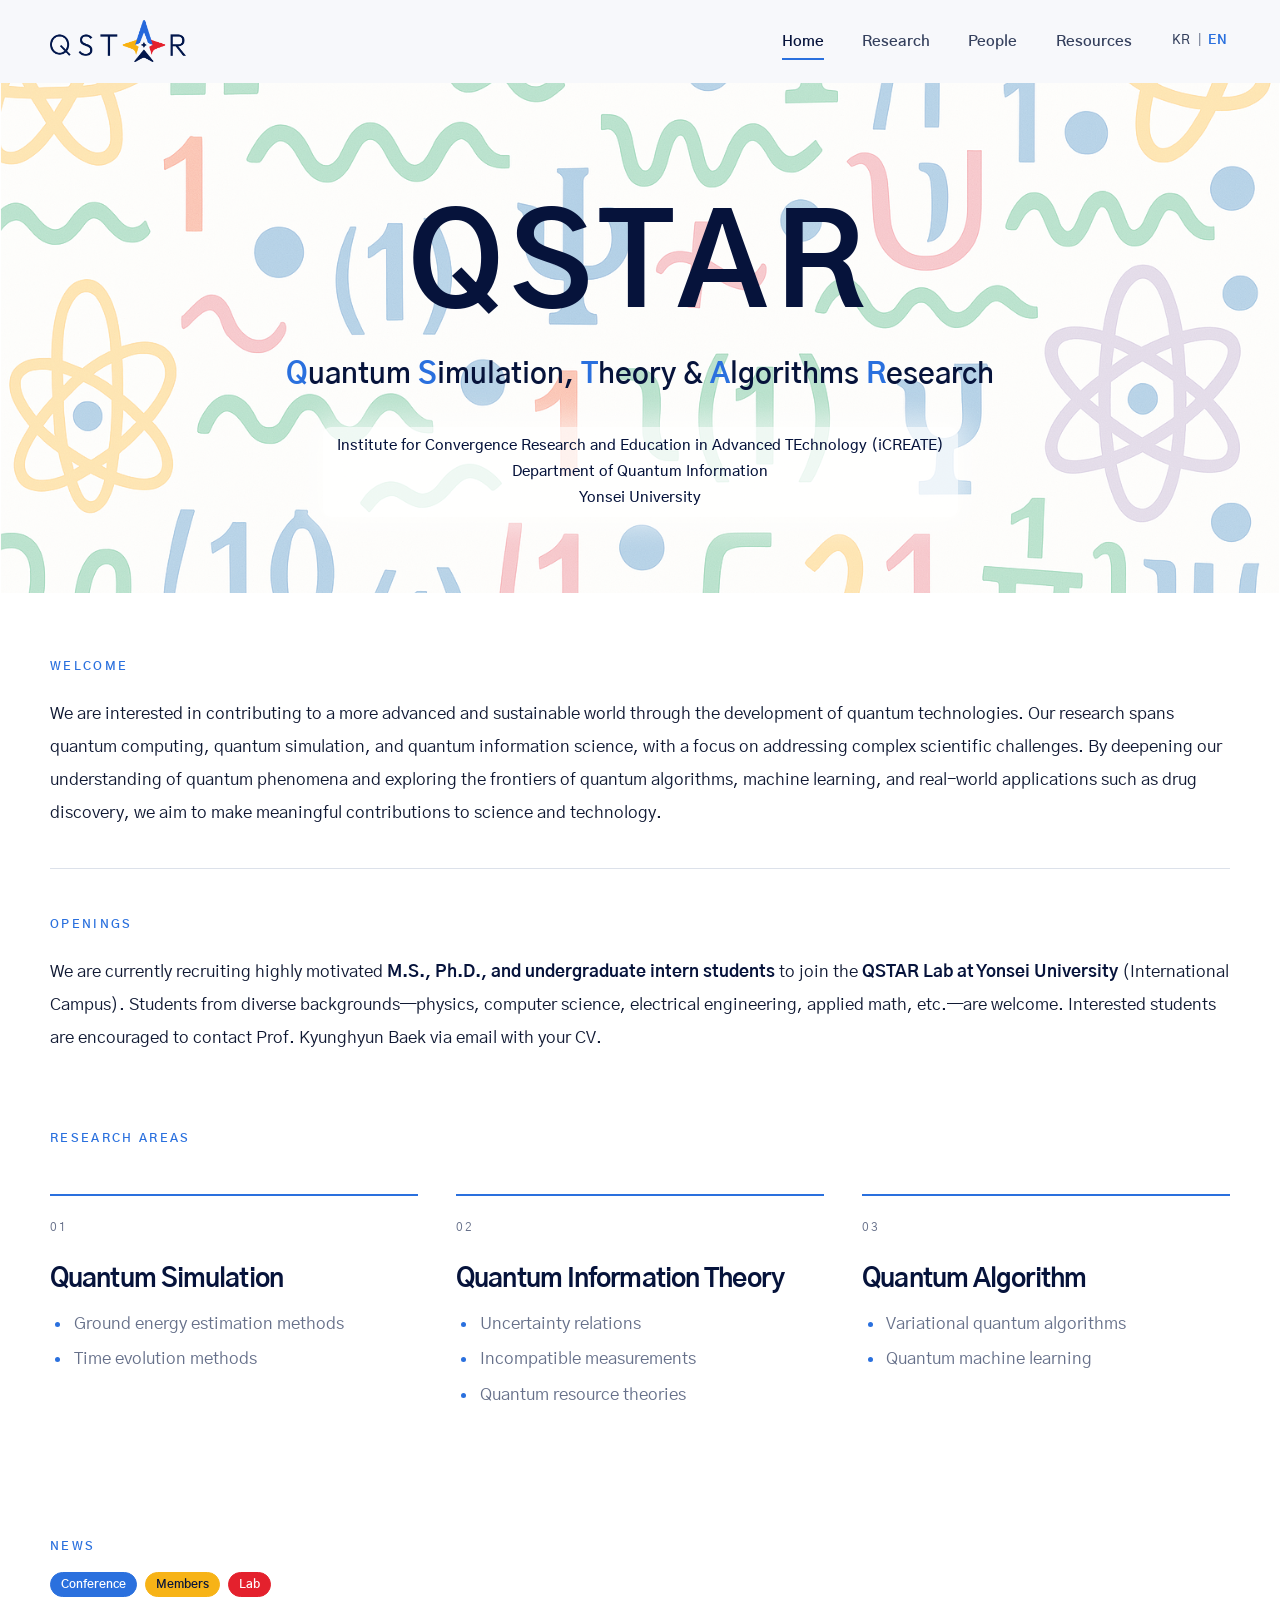
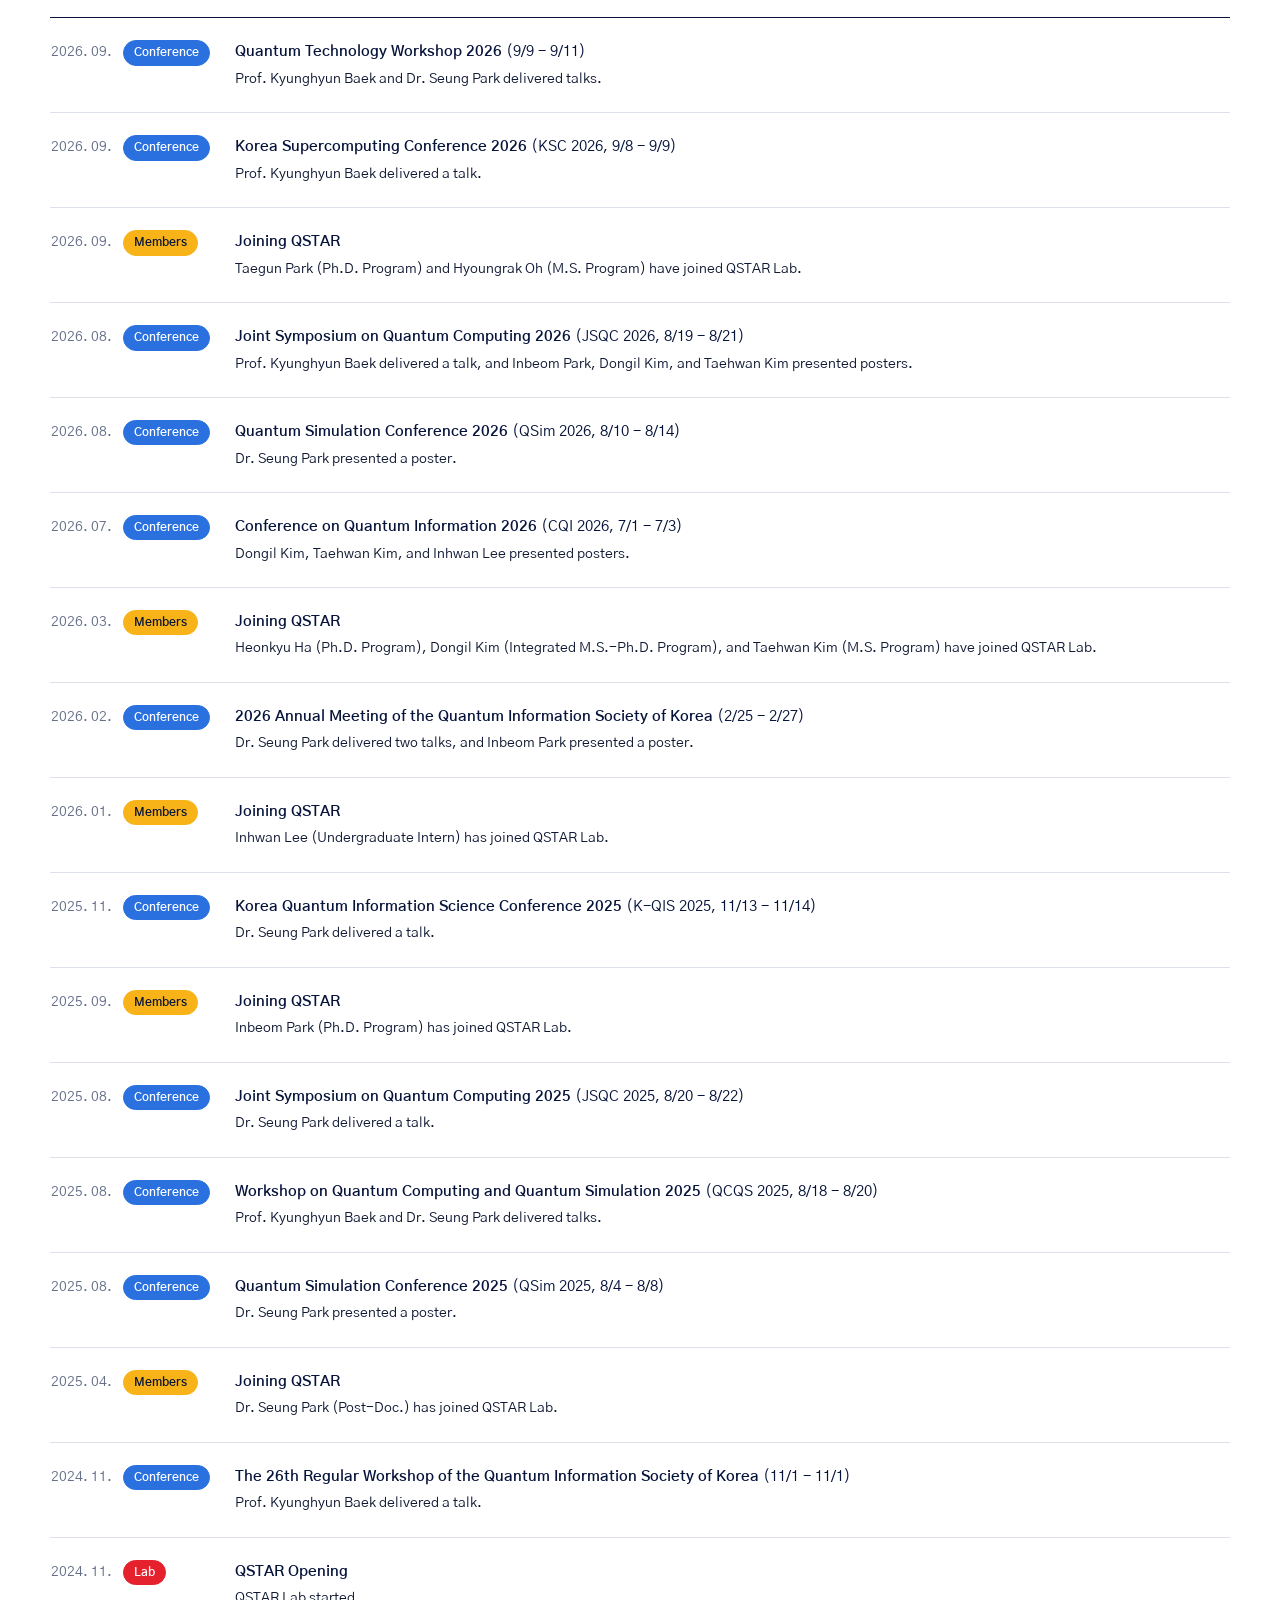
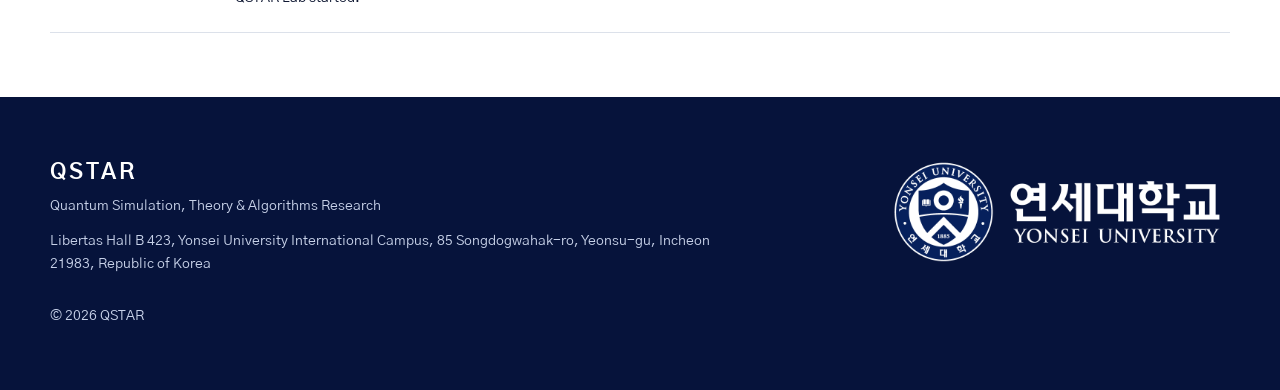
==== commit 09344d2f: "updated" ====
--- a/index.html
+++ b/index.html
@@ -34,8 +34,8 @@
     <link rel="preconnect" href="https://fonts.gstatic.com" crossorigin>
     <link href="https://fonts.googleapis.com/css2?family=Gothic+A1:wght@400;500;600;700&display=swap" rel="stylesheet">
     
-    <link rel="stylesheet" href="/assets/css/main.css?v=1791805775">
-    <script src="/assets/js/main.js?v=1791805775" defer></script>
+    <link rel="stylesheet" href="/assets/css/main.css?v=1792994848">
+    <script src="/assets/js/main.js?v=1792994848" defer></script>
   </head>
   <body class="page-home language-en">
     <a class="skip-link" href="#main-content">Skip to content</a>
@@ -539,7 +539,7 @@
               <tr data-news-kind="lab">
                 <th scope="row" class="news-date"><time datetime="2024-11">2024. 11.</time> <span class="news-tag news-filter--lab">Lab</span></th>
                 <td class="news-content">
-                  <p class="news-event-heading">QSTAR Lab opened</p>
+                  <p class="news-event-heading">QSTAR Opening</p>
                   <p class="news-event-summary">QSTAR Lab started.</p>
                 </td>
               </tr>
@@ -1071,7 +1071,7 @@
               <tr data-news-kind="lab">
                 <th scope="row" class="news-date"><time datetime="2024-11">2024. 11.</time> <span class="news-tag news-filter--lab">연구실</span></th>
                 <td class="news-content">
-                  <p class="news-event-heading">QSTAR 연구실 개설</p>
+                  <p class="news-event-heading">QSTAR 개설</p>
                   <p class="news-event-summary">QSTAR 연구실이 개설되었습니다.</p>
                 </td>
               </tr>
--- a/assets/css/main.css
+++ b/assets/css/main.css
@@ -663,7 +663,9 @@
   margin-bottom: 0;
 }
 
-.publication-section {
+.publication-section,
+.people-section,
+.resources-section {
   padding-block: clamp(58px, 7vw, 88px);
   background: var(--white);
 }
@@ -750,13 +752,16 @@
   line-height: 1.5;
 }
 
-.publication-title a {
+.publication-title a,
+.publication-meta a {
   color: inherit;
   text-decoration: none;
 }
 
 .publication-title a:hover,
-.publication-title a:focus-visible {
+.publication-title a:focus-visible,
+.publication-meta a:hover,
+.publication-meta a:focus-visible {
   color: inherit;
   text-decoration: underline;
   text-underline-offset: 4px;
@@ -797,11 +802,6 @@
   margin-left: 1px;
   font-size: 0.78em;
   line-height: 0;
-}
-
-.resources-section {
-  padding-block: clamp(58px, 7vw, 88px);
-  background: var(--white);
 }
 
 .resources-section + .resources-section {
@@ -926,10 +926,6 @@
   object-fit: contain;
 }
 
-.people-section {
-  background: var(--white);
-}
-
 .email-notation,
 .person-email {
   display: inline-flex;
@@ -1189,7 +1185,6 @@
 }
 
 .not-found h1 {
-  max-width: 760px;
   margin-bottom: 24px;
   color: var(--navy-950);
   font-size: clamp(3rem, 7vw, 6rem);
@@ -1364,6 +1359,10 @@
     grid-template-columns: 1fr;
     gap: 5px;
   }
+  .not-found {
+    min-height: calc(100vh - 70px);
+    padding-block: 64px;
+  }
 }
 @media (prefers-reduced-motion: reduce) {
   *,
